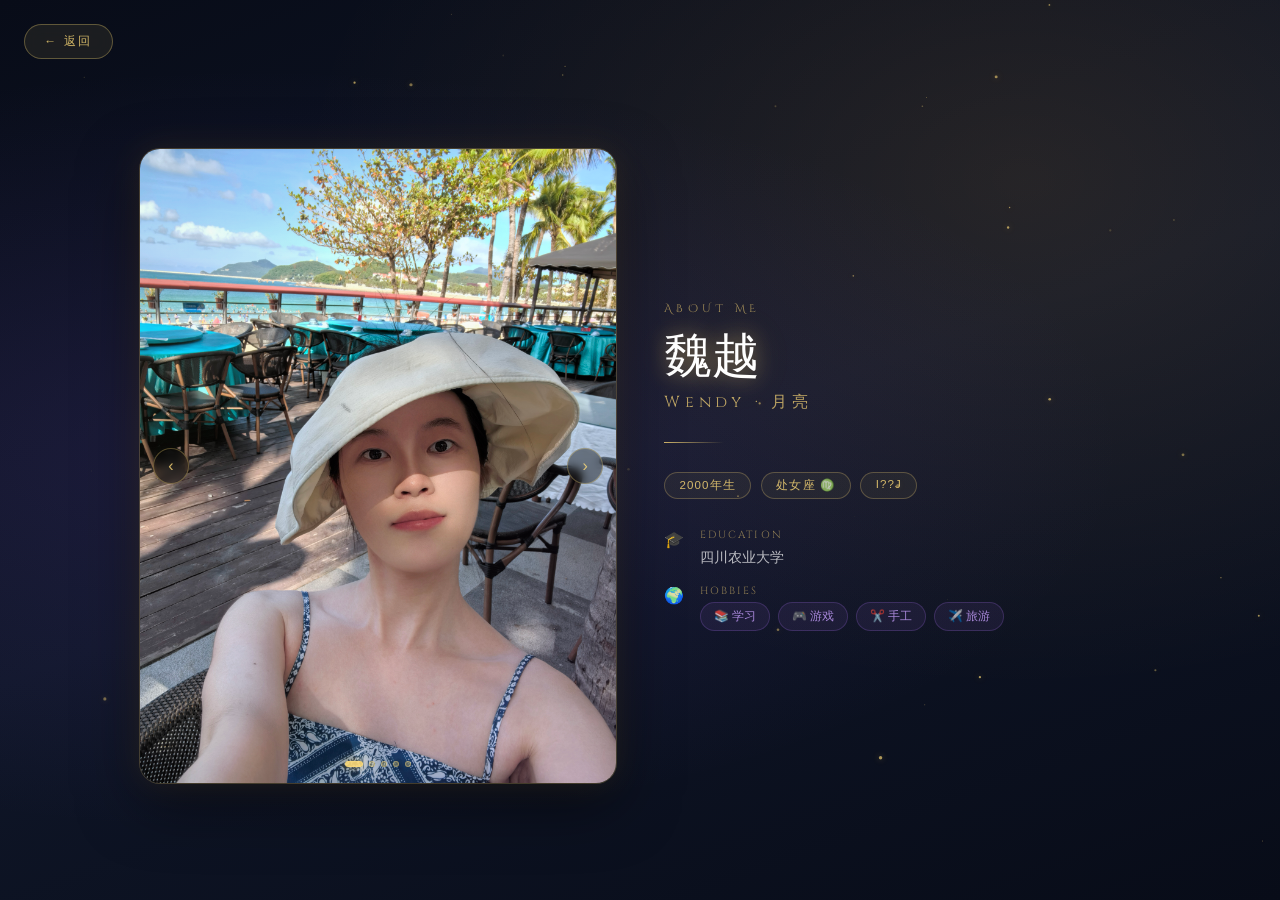
==== about.html @ c1c4c0ca "first commit" ====
<!DOCTYPE html>
<html lang="zh">
<head>
  <meta charset="UTF-8">
  <meta name="viewport" content="width=device-width, initial-scale=1.0">
  <title>关于我 · Moon's World</title>
  <link href="https://fonts.googleapis.com/css2?family=Cinzel+Decorative:wght@400;700&family=Cinzel:wght@400;600&display=swap" rel="stylesheet">
  <style>
    * { margin: 0; padding: 0; box-sizing: border-box; }

    html, body {
      width: 100%; height: 100%;
      background: #0a0e1a;
      font-family: 'Cinzel', serif;
      overflow-x: hidden;
      color: #fff;
    }

    /* ===== 背景粒子画布 ===== */
    #bg-canvas {
      position: fixed; inset: 0; z-index: 0;
      pointer-events: none;
    }

    /* ===== 背景渐变 ===== */
    .bg-gradient {
      position: fixed; inset: 0; z-index: 0;
      background:
        radial-gradient(ellipse at 20% 50%, rgba(120,80,200,0.15) 0%, transparent 60%),
        radial-gradient(ellipse at 80% 20%, rgba(255,180,60,0.1) 0%, transparent 50%),
        linear-gradient(160deg, #080c18 0%, #0f1628 50%, #080c18 100%);
    }

    /* ===== 返回按钮 ===== */
    #back-btn {
      position: fixed; top: 1.5rem; left: 1.5rem; z-index: 100;
      background: rgba(255,220,120,0.08);
      border: 1px solid rgba(255,220,120,0.3);
      color: rgba(255,220,120,0.8);
      font-family: 'Cinzel', serif;
      font-size: 0.75rem; letter-spacing: 0.2em;
      padding: 0.5rem 1.2rem; border-radius: 30px;
      cursor: pointer; text-decoration: none;
      transition: all 0.3s ease;
      backdrop-filter: blur(8px);
    }
    #back-btn:hover {
      background: rgba(255,220,120,0.15);
      border-color: rgba(255,220,120,0.6);
      color: rgba(255,220,120,1);
      box-shadow: 0 0 15px rgba(255,200,80,0.2);
    }

    /* ===== 主容器 ===== */
    .main-container {
      position: relative; z-index: 1;
      min-height: 100vh;
      display: flex; align-items: center; justify-content: center;
      padding: 5rem 2rem 3rem;
    }

    .content-card {
      max-width: 1000px; width: 100%;
      display: grid;
      grid-template-columns: 1fr 1fr;
      gap: 3rem;
      align-items: center;
    }

    /* ===== 左侧：照片轮播 ===== */
    .photo-section {
      position: relative;
    }

    .carousel {
      position: relative;
      width: 100%;
      aspect-ratio: 3/4;
      border-radius: 20px;
      overflow: hidden;
      box-shadow:
        0 0 0 1px rgba(255,220,120,0.2),
        0 0 30px rgba(255,200,80,0.1),
        0 20px 60px rgba(0,0,0,0.5);
    }

    .carousel-img {
      position: absolute; inset: 0;
      width: 100%; height: 100%;
      object-fit: cover;
      opacity: 0;
      transition: opacity 0.8s ease;
    }
    .carousel-img.active { opacity: 1; }

    /* 轮播光晕边框 */
    .carousel::before {
      content: '';
      position: absolute; inset: 0;
      border-radius: 20px;
      background: linear-gradient(135deg,
        rgba(255,220,120,0.1) 0%,
        transparent 40%,
        transparent 60%,
        rgba(180,120,255,0.1) 100%);
      z-index: 2; pointer-events: none;
    }

    /* 左右箭头 */
    .carousel-btn {
      position: absolute; top: 50%; z-index: 3;
      transform: translateY(-50%);
      background: rgba(0,0,0,0.4);
      border: 1px solid rgba(255,220,120,0.3);
      color: rgba(255,220,120,0.8);
      width: 36px; height: 36px; border-radius: 50%;
      cursor: pointer; font-size: 1rem;
      display: flex; align-items: center; justify-content: center;
      transition: all 0.2s;
      backdrop-filter: blur(4px);
    }
    .carousel-btn:hover {
      background: rgba(255,220,120,0.15);
      border-color: rgba(255,220,120,0.7);
      color: #fff;
    }
    .carousel-btn.prev { left: 0.8rem; }
    .carousel-btn.next { right: 0.8rem; }

    /* 小圆点 */
    .carousel-dots {
      position: absolute; bottom: 1rem; left: 50%;
      transform: translateX(-50%);
      display: flex; gap: 6px; z-index: 3;
    }
    .dot {
      width: 6px; height: 6px; border-radius: 50%;
      background: rgba(255,220,120,0.3);
      cursor: pointer; transition: all 0.3s;
      border: 1px solid rgba(255,220,120,0.4);
    }
    .dot.active {
      background: rgba(255,220,120,0.9);
      box-shadow: 0 0 8px rgba(255,200,80,0.6);
      width: 18px; border-radius: 3px;
    }

    /* ===== 右侧：个人信息 ===== */
    .info-section {
      display: flex; flex-direction: column; gap: 1.8rem;
    }

    /* 标题 */
    .page-title {
      font-family: 'Cinzel Decorative', serif;
      font-size: 0.7rem;
      color: rgba(255,220,120,0.6);
      letter-spacing: 0.4em;
      text-transform: uppercase;
      margin-bottom: 0.8rem;
    }

    .name-zh {
      font-family: 'Cinzel Decorative', serif;
      font-size: clamp(2rem, 4vw, 3rem);
      font-weight: 400;
      color: #fff;
      text-shadow:
        0 0 20px rgba(255,220,120,0.4),
        0 0 40px rgba(255,200,80,0.2);
      line-height: 1.2;
    }

    .name-en {
      font-family: 'Cinzel', serif;
      font-size: 1rem;
      color: rgba(255,220,120,0.7);
      letter-spacing: 0.3em;
      margin-top: 0.3rem;
    }

    /* 分割线 */
    .divider {
      width: 60px; height: 1px;
      background: linear-gradient(90deg, rgba(255,220,120,0.8), transparent);
    }

    /* 标签组 */
    .tags {
      display: flex; flex-wrap: wrap; gap: 0.6rem;
    }
    .tag {
      padding: 0.3rem 0.9rem;
      border: 1px solid rgba(255,220,120,0.25);
      border-radius: 30px;
      font-size: 0.72rem;
      color: rgba(255,220,120,0.8);
      letter-spacing: 0.1em;
      background: rgba(255,220,120,0.05);
      font-family: sans-serif;
    }

    /* 信息列表 */
    .info-list {
      display: flex; flex-direction: column; gap: 0.9rem;
    }
    .info-item {
      display: flex; align-items: flex-start; gap: 1rem;
    }
    .info-icon {
      font-size: 1rem; width: 20px;
      flex-shrink: 0; margin-top: 2px;
    }
    .info-text {
      font-family: sans-serif;
      font-size: 0.88rem;
      color: rgba(255,255,255,0.7);
      line-height: 1.6;
    }
    .info-label {
      font-family: 'Cinzel', serif;
      font-size: 0.65rem;
      color: rgba(255,220,120,0.5);
      letter-spacing: 0.2em;
      display: block;
      margin-bottom: 2px;
    }

    /* 爱好标签 */
    .hobby-tags {
      display: flex; flex-wrap: wrap; gap: 0.5rem;
    }
    .hobby-tag {
      padding: 0.25rem 0.8rem;
      background: rgba(180,120,255,0.08);
      border: 1px solid rgba(180,120,255,0.2);
      border-radius: 20px;
      font-size: 0.75rem;
      color: rgba(200,160,255,0.8);
      font-family: sans-serif;
    }

    /* ===== 过渡 ===== */
    #transition-overlay {
      position: fixed; inset: 0; z-index: 200;
      background: #fff; opacity: 0; pointer-events: none;
      transition: opacity 0.6s ease;
    }
    #transition-overlay.active { opacity: 1; pointer-events: all; }

    /* ===== 页面淡入 ===== */
    .main-container {
      animation: pageIn 0.8s ease forwards;
    }
    @keyframes pageIn {
      from { opacity: 0; transform: translateY(15px); }
      to   { opacity: 1; transform: translateY(0); }
    }
  </style>
</head>
<body>

  <div class="bg-gradient"></div>
  <canvas id="bg-canvas"></canvas>

  <a id="back-btn" href="main.html">← 返回</a>

  <div class="main-container">
    <div class="content-card">

      <!-- 左：照片轮播 -->
      <div class="photo-section">
        <div class="carousel" id="carousel">
          <img class="carousel-img active" src="素材/关于我1.jfif" alt="photo 1">
          <img class="carousel-img" src="素材/关于我2.jfif" alt="photo 2">
          <img class="carousel-img" src="素材/关于我3.jfif" alt="photo 3">
          <img class="carousel-img" src="素材/关于我4.jfif" alt="photo 4">
          <img class="carousel-img" src="素材/关于我5.jfif" alt="photo 5">
          <button class="carousel-btn prev" id="prevBtn">‹</button>
          <button class="carousel-btn next" id="nextBtn">›</button>
          <div class="carousel-dots" id="dots"></div>
        </div>
      </div>

      <!-- 右：个人信息 -->
      <div class="info-section">
        <div>
          <p class="page-title">About Me</p>
          <h1 class="name-zh">魏越</h1>
          <p class="name-en">Wendy · 月亮</p>
        </div>

        <div class="divider"></div>

        <div class="tags">
          <span class="tag">2000年生</span>
          <span class="tag">处女座 ♍</span>
          <span class="tag">I??J</span>
        </div>

        <div class="info-list">
          <div class="info-item">
            <span class="info-icon">🎓</span>
            <div class="info-text">
              <span class="info-label">EDUCATION</span>
              四川农业大学
            </div>
          </div>
          <div class="info-item">
            <span class="info-icon">🌍</span>
            <div class="info-text">
              <span class="info-label">HOBBIES</span>
              <div class="hobby-tags">
                <span class="hobby-tag">📚 学习</span>
                <span class="hobby-tag">🎮 游戏</span>
                <span class="hobby-tag">✂️ 手工</span>
                <span class="hobby-tag">✈️ 旅游</span>
              </div>
            </div>
          </div>
        </div>

      </div>
    </div>
  </div>

  <div id="transition-overlay"></div>

  <script>
    // ===== 轮播 =====
    const imgs = document.querySelectorAll('.carousel-img');
    const dotsContainer = document.getElementById('dots');
    let current = 0;
    let timer;

    // 生成圆点
    imgs.forEach((_, i) => {
      const dot = document.createElement('div');
      dot.className = 'dot' + (i === 0 ? ' active' : '');
      dot.addEventListener('click', () => goTo(i));
      dotsContainer.appendChild(dot);
    });

    function goTo(index) {
      imgs[current].classList.remove('active');
      document.querySelectorAll('.dot')[current].classList.remove('active');
      current = (index + imgs.length) % imgs.length;
      imgs[current].classList.add('active');
      document.querySelectorAll('.dot')[current].classList.add('active');
      resetTimer();
    }

    function resetTimer() {
      clearInterval(timer);
      timer = setInterval(() => goTo(current + 1), 4000);
    }

    document.getElementById('prevBtn').addEventListener('click', () => goTo(current - 1));
    document.getElementById('nextBtn').addEventListener('click', () => goTo(current + 1));
    resetTimer();

    // ===== 返回过渡 =====
    const overlay = document.getElementById('transition-overlay');
    document.getElementById('back-btn').addEventListener('click', (e) => {
      e.preventDefault();
      overlay.classList.add('active');
      setTimeout(() => window.location.href = 'main.html', 600);
    });

    // ===== 背景粒子 =====
    const canvas = document.getElementById('bg-canvas');
    const ctx = canvas.getContext('2d');
    canvas.width = window.innerWidth;
    canvas.height = window.innerHeight;

    const particles = Array.from({length: 50}, () => ({
      x: Math.random() * canvas.width,
      y: Math.random() * canvas.height,
      size: Math.random() * 1.5 + 0.3,
      speedY: -(Math.random() * 0.3 + 0.1),
      opacity: Math.random() * 0.5 + 0.2,
      opacityDir: Math.random() > 0.5 ? 1 : -1,
    }));

    function drawParticles() {
      ctx.clearRect(0, 0, canvas.width, canvas.height);
      particles.forEach(p => {
        p.y += p.speedY;
        p.opacity += p.opacityDir * 0.004;
        if (p.opacity > 0.7) p.opacityDir = -1;
        if (p.opacity < 0.1) p.opacityDir = 1;
        if (p.y < -5) { p.y = canvas.height + 5; p.x = Math.random() * canvas.width; }
        ctx.beginPath();
        ctx.arc(p.x, p.y, p.size, 0, Math.PI * 2);
        ctx.fillStyle = `rgba(255,220,120,${p.opacity})`;
        ctx.shadowBlur = 6;
        ctx.shadowColor = 'rgba(255,200,80,0.6)';
        ctx.fill();
      });
      requestAnimationFrame(drawParticles);
    }
    drawParticles();

    window.addEventListener('resize', () => {
      canvas.width = window.innerWidth;
      canvas.height = window.innerHeight;
    });
  </script>
</body>
</html>
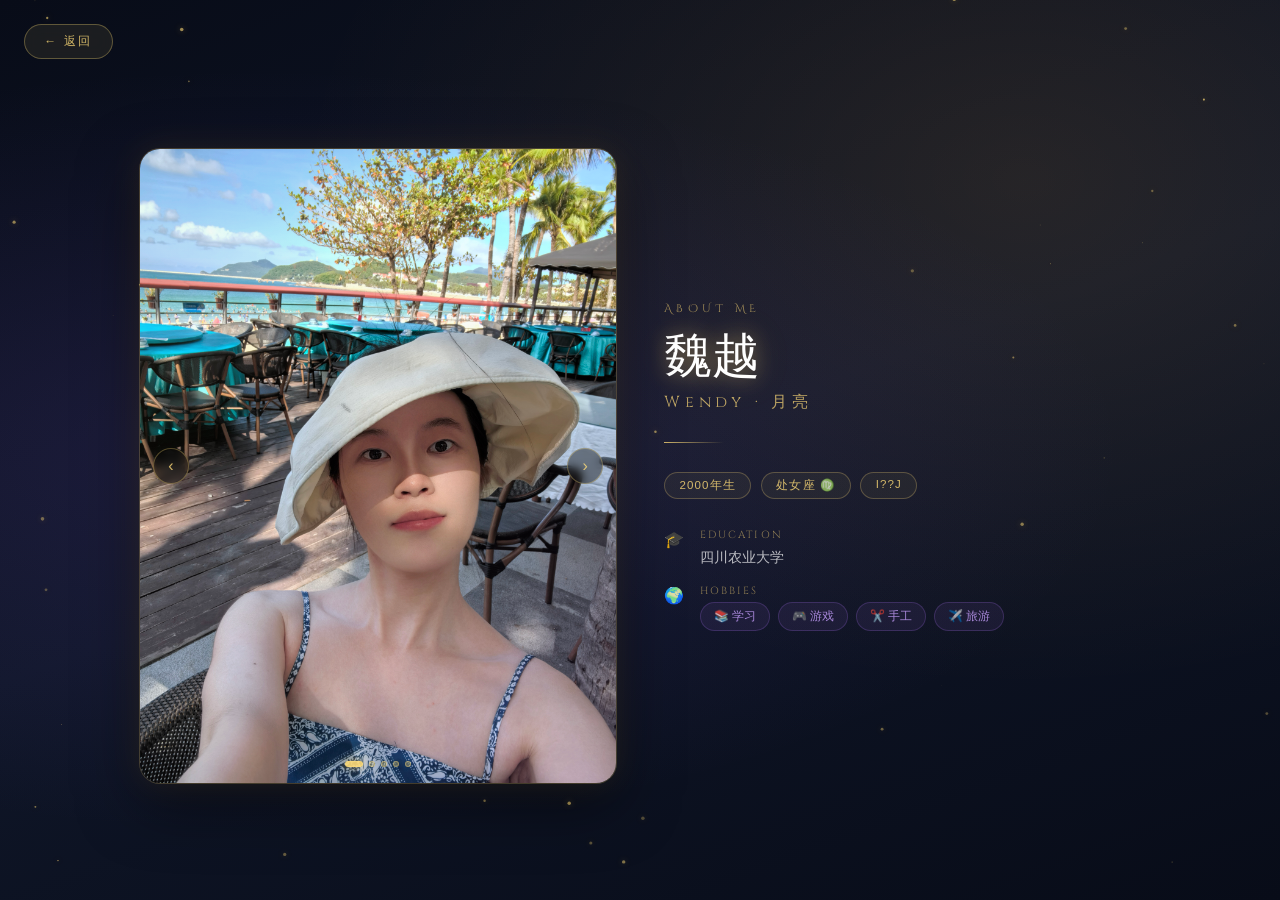
==== commit e1b48642: "优化代码、清理无用文件并适配移动端 - 修复 works.html 灯箱指向不存在的 .jpg（实际为 .jfif），点击作品不再显示裂图 - 删除无用文件：旧版 2D 主页的 main.js/mai" ====
--- a/about.html
+++ b/about.html
@@ -255,6 +255,19 @@
     @keyframes pageIn {
       from { opacity: 0; transform: translateY(15px); }
       to   { opacity: 1; transform: translateY(0); }
+    }
+
+    /* ===== 小屏适配 ===== */
+    @media (max-width: 768px) {
+      .main-container { padding: 4.5rem 1.2rem 2.5rem; }
+      .content-card {
+        grid-template-columns: 1fr;
+        gap: 2rem;
+        max-width: 420px;
+      }
+      .carousel { max-width: 320px; margin: 0 auto; }
+      .info-section { gap: 1.3rem; }
+      #back-btn { top: 1rem; left: 1rem; }
     }
   </style>
 </head>
